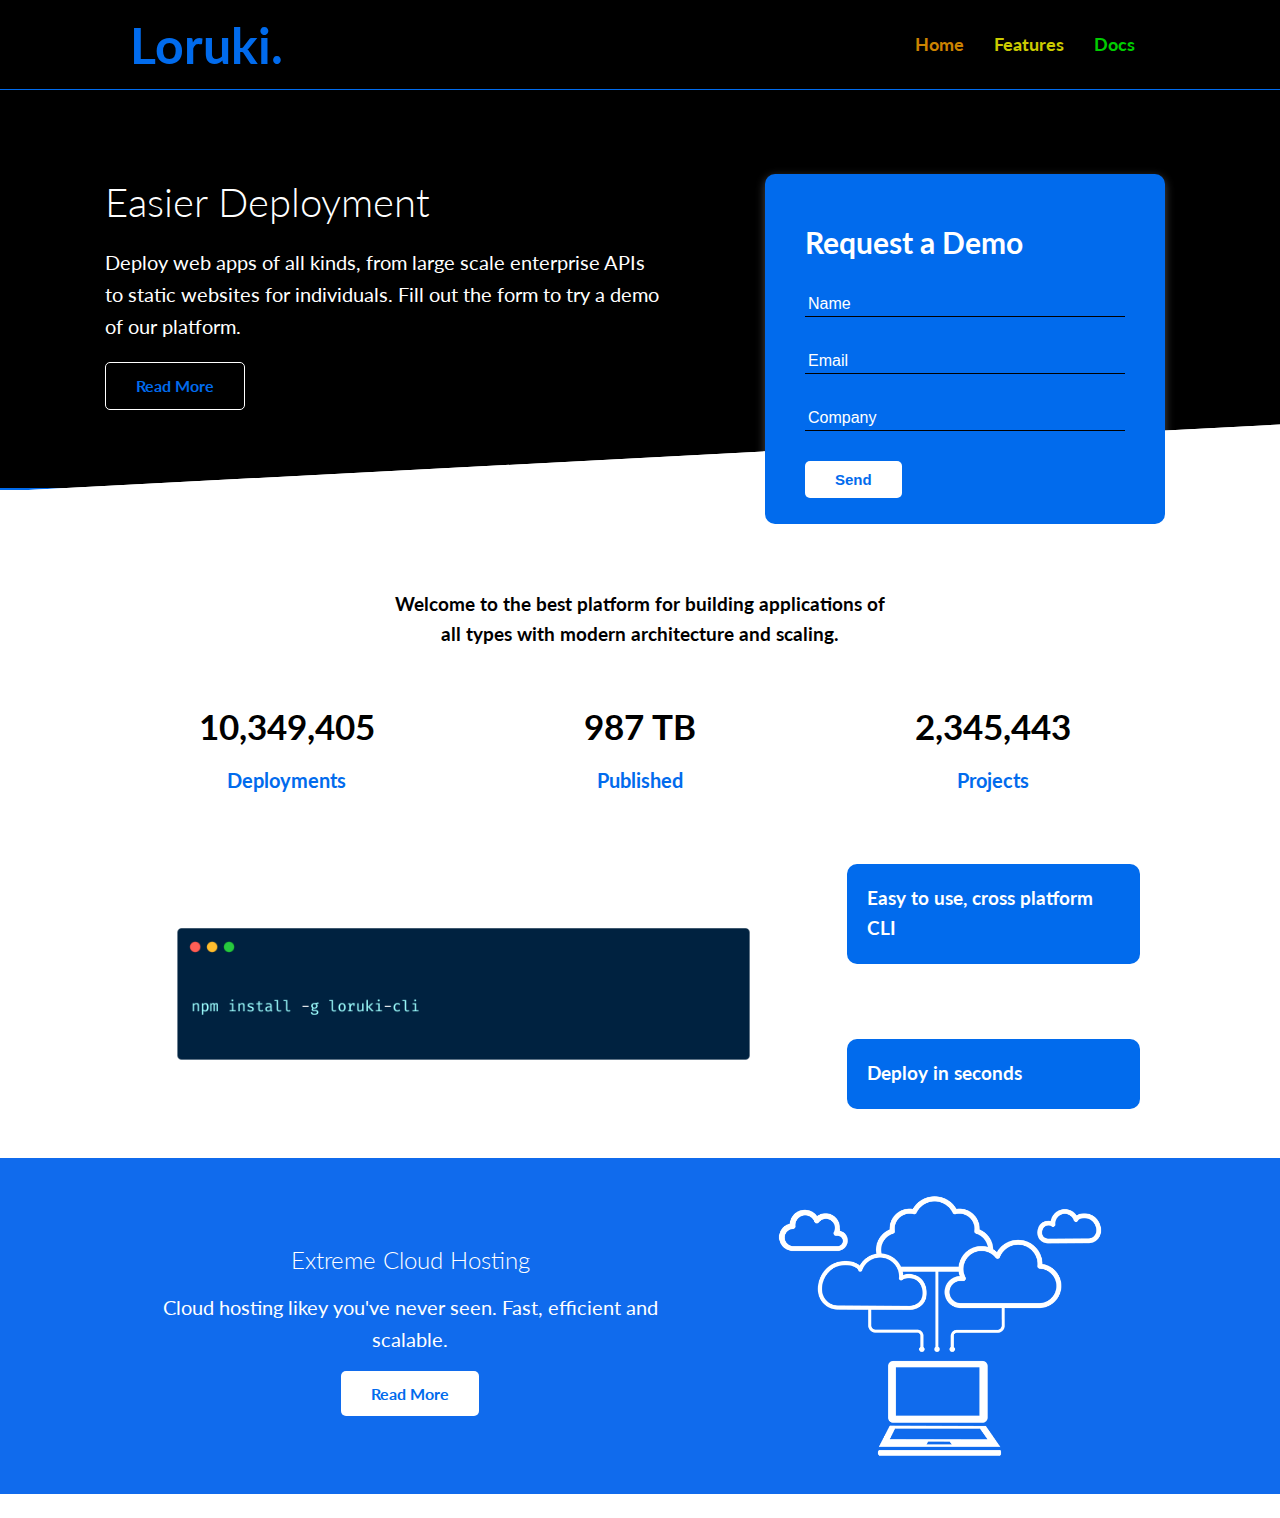
==== index.html @ 86a82dd9 "More things Created" ====
<!DOCTYPE html>
<html lang="en">
  <head>
    <meta charset="UTF-8" />
    <meta name="viewport" content="width=device-width, initial-scale=1.0" />
    <link rel="stylesheet" href="css/utilities.css">
    <link rel="stylesheet" href="css/style.css" />
    <link
      rel="stylesheet"
      href="https://cdnjs.cloudflare.com/ajax/libs/font-awesome/5.15.1/css/all.min.css"
      integrity="sha512-+4zCK9k+qNFUR5X+cKL9EIR+ZOhtIloNl9GIKS57V1MyNsYpYcUrUeQc9vNfzsWfV28IaLL3i96P9sdNyeRssA=="
      crossorigin="anonymous"
    />
    <title>Loruki | Cloud Hosting For Everyone</title>
  </head>
  <body>
    <!-- Navbar -->
      <div class="navbar">
          <div class="container flex">
              <h1 class="logo">Loruki.</h1>
              <ul>
                  <li><a href="index.html" style="color: orange;">Home</a></a></li>
                  <li><a href="features.html" style="color: yellow;">Features</a></li>
                  <li><a href="docs.html" style="color: lime;">Docs</a></li>
              </ul>
          </div>
      </div>
      <!-- Showcase -->
      <section class="showcase">
        <div class="container grid">
          <div class="showcase-text">
            <h1>Easier Deployment</h1>
            <p>Deploy web apps of all kinds, from large scale enterprise APIs to static websites for individuals. Fill out the form to try a demo of our platform.</p>
            <a href="features.html" class="btn btn-outline">Read More</a>
          </div>
          <div class="showcase-form card">
            <h2>Request a Demo</h2>
            <form>
              <div class="form-control">
                <input type="text" name="name" placeholder="Name" required>
              </div>
              <div class="form-control">
                <input type="email" name="email" placeholder="Email" required>
              </div>
              <div class="form-control">
                <input type="text" name="company" placeholder="Company" required>
              </div>
              <input type="submit" value="Send" class="btn">
            </form>
          </div>
        </div>
      </section>

      <!-- Stats -->
      <section class="stats">
        <div class="container">
          <h3 class="stats-heading text-center my-1">
            Welcome to the best platform for building applications of all types with modern architecture and scaling.
          </h3>

          <div class="grid grid-3 text-center my-4">
            <div>
              <i class="fas fa-server fa-3x"></i>
              <h3>10,349,405</h3>
              <p class="text-secondary">Deployments</p>
            </div>
            <div>
              <i class="fas fa-upload fa-3x"></i>
              <h3>987 TB</h3>
              <p class="text-secondary">Published</p>
            </div>
            <div>
              <i class="fas fa-project-diagram fa-3x"></i>
              <h3>2,345,443</h3>
              <p class="text-secondary">Projects</p>
            </div>
          </div>
        </div>
      </section>

      <!-- Cli -->
      <section class="cli">
        <div class="container grid">
          <img src="images/cli.png" alt="">
          <div class="card">
            <h3>Easy to use, cross platform CLI</h3>
          </div>
          <div class="card">
            <h3>Deploy in seconds</h3>
          </div>
        </div>
      </section>

      <!-- Cloud -->
      <section class="cloud my-2 py-2 bg-primary">
        <div class="container grid">
          <div class="text-center">
            <h2 class="lg">Extreme Cloud Hosting</h2>
            <p class="lead my-1">Cloud hosting likey you've never seen. Fast, efficient and scalable.</p>
            <a href="features.html" class="btn btn-dark">Read More</a>
          </div>
          <img src="images/cloud.png" alt="">
        </div>
      </section>
  </body>
</html>
---- css/utilities.css ----
.container {
  max-width: 1100px;
  margin: 0 auto;
  overflow: auto;
  padding: 0 40px;
}

.card {
  background-color: #016bed;
  border-radius: 10px;
  box-shadow: 0 3px 10px rgba(255, 255, 255, 0.3);
  padding: 20px;
  margin: 10px;
}

.card h2 {
  font-weight: bold;
  font-size: 30px;
}

.btn {
  display: inline-block;
  padding: 10px 30px;
  cursor: pointer;
  background-color: #fff;
  border: none;
  border-radius: 5px;
  color: #016bed;
  font-weight: bold;
}

.btn:hover {
  transform: scale(0.98);
}

.btn-outline {
  background-color: transparent;
  border: 1px solid white;
}

.bg-primary, .btn-primary {
    background-color: #106bed;
    color: white;
}

::placeholder {
  color: white;
  opacity: 1;
}

.text-center {
  text-align: center;
}

.flex {
  display: flex;
  justify-content: center;
  align-items: center;
  height: 100%;
}

.grid {
  display: grid;
  grid-template-columns: repeat(2, 1fr);
  gap: 40px;
  justify-content: center;
  align-items: center;
  height: 100%;
}

.grid-3 {
  grid-template-columns: repeat(3, 1fr);
}

/* Margin */
.my-1 {
  margin: 1rem 0;
}

.my-2 {
  margin: 1.5rem 0;
}

.my-3 {
  margin: 2rem 0;
}

.my-4 {
  margin: 3rem 0;
}

.my-5 {
  margin: 4rem 0;
}

.m-1 {
  margin: 1rem;
}

.m-2 {
  margin: 1.5rem;
}

.m-3 {
  margin: 2rem;
}

.m-4 {
  margin: 3rem;
}

.m-5 {
  margin: 4rem;
}

/* Padding */
.py-1 {
 padding: 1rem 0;
}

.py-2 {
 padding: 1.5rem 0;
}

.py-3 {
 padding: 2rem 0;
}

.py-4 {
 padding: 3rem 0;
}

.py-5 {
 padding: 4rem 0;
}

.p-1 {
 padding: 1rem;
}

.p-2 {
 padding: 1.5rem;
}

.p-3 {
 padding: 2rem;
}

.p-4 {
 padding: 3rem;
}

.p-5 {
 padding: 4rem;
}
---- css/style.css ----
@import url("https://fonts.googleapis.com/css2?family=Lato:wght@300&display=swap");

:root {
  --primary-color: black;
}

/* Base */
* {
  box-sizing: border-box;
  padding: 0;
  margin: 0;
}

body {
  font-family: "Lato", sans-serif;
  /* background-color: var(--primary-color); */
  background-color: white;
  /* color: white; */
  line-height: 1.6;
}

ul {
  list-style: none;
}

a {
  font-weight: bold;
  text-decoration: none;
  color: #016bed;
}

h1,
h2 {
  font-weight: 300;
  line-height: 1.2;
  margin: 10px 0;
}

p {
  font-size: 20px;
  margin: 10px 0;
}

img {
  width: 100%;
}

/* Nav bar */
.navbar {
  background-color: rgb(63, 63, 63);
  background-color: var(--primary-color);
  color: white;
  height: 90px;
  border-bottom: 1px solid #016bed;
  /* border-top: 4px solid red; */
  /* border-left: 4px solid red; */
  /* border-bottom: 1px solid white;*/
  /* border-right: 4px solid red;  */
}

.navbar .flex {
  justify-content: space-between;
}

.navbar ul {
  display: flex;
}

.navbar a {
  opacity: 0.8;
  font-weight: bold;
  font-size: 18px;
  color: white;
  padding: 10px;
  margin: 0 5px;
  /* outline: auto; */
}

.navbar a:hover {
  opacity: 1;
  border-bottom: 2px white solid;
}

.logo {
  font-weight: bold;
  font-size: 50px;
  color: #016bed;
}

.logo:hover {
  cursor: pointer;
}

/* Showcase */
.showcase {
  height: 400px;
  background-color: var(--primary-color);
  color: white;
  position: relative;
  border-bottom: 2px solid #016bed;
}

.showcase h1 {
  font-size: 40px;
}

.showcase p {
  margin: 20px 0;
}

.showcase .grid {
  grid-template-columns: 55% 45%;
  gap: 50px;
  overflow: visible;
}

.showcase-form {
  position: relative;
  top: 60px;
  height: 350px;
  width: 400px;
  padding: 40px;
  z-index: 100;
  justify-self: flex-end;
}

.showcase-form .form-control {
  background-color: #016bed;
  margin: 30px 0;
}

.showcase-form input[type="text"],
.showcase-form input[type="email"] {
  color: white;
  background-color: #016bed;
  border: 0;
  border-bottom: 1px solid black;
  width: 100%;
  padding: 3px;
  font-size: 16px;
}

.showcase-form input[type="submit"] {
  font-size: 15px;
}

.showcase-form input:focus {
  outline: none;
}

.showcase::before,
.showcase::after {
  content: "";
  background-color: white;
  position: absolute;
  height: 100px;
  bottom: -70px;
  right: 0;
  left: 0;
  transform: skewY(-3deg);
  -webkit-transform: skewY(-3deg);
  -moz-transform: skewY(-3deg);
  -ms-transform: skewY(-3deg);
}

/* Stats */
.stats {
  padding-top: 100px;
}

.stats-heading {
  max-width: 500px;
  margin: auto;
}

.stats .grid h3 {
  font-size: 35px;
}

.stats .grid p {
  font-size: 20px;
  font-weight: bold;
  color: #016bed;
}

/* Cli */
.cli .grid {
  grid-template-columns: repeat(3, 1fr);
  grid-template-rows: repeat(2, 1fr);
}

.cli .grid > *:first-child {
  grid-column: 1 / span 2;
  grid-row: 1 / span 2;
}

.cli h3 {
  color: white;
}

/* Cloud */
.cloud .grid {
  grid-template-columns: 4fr 3fr;
}
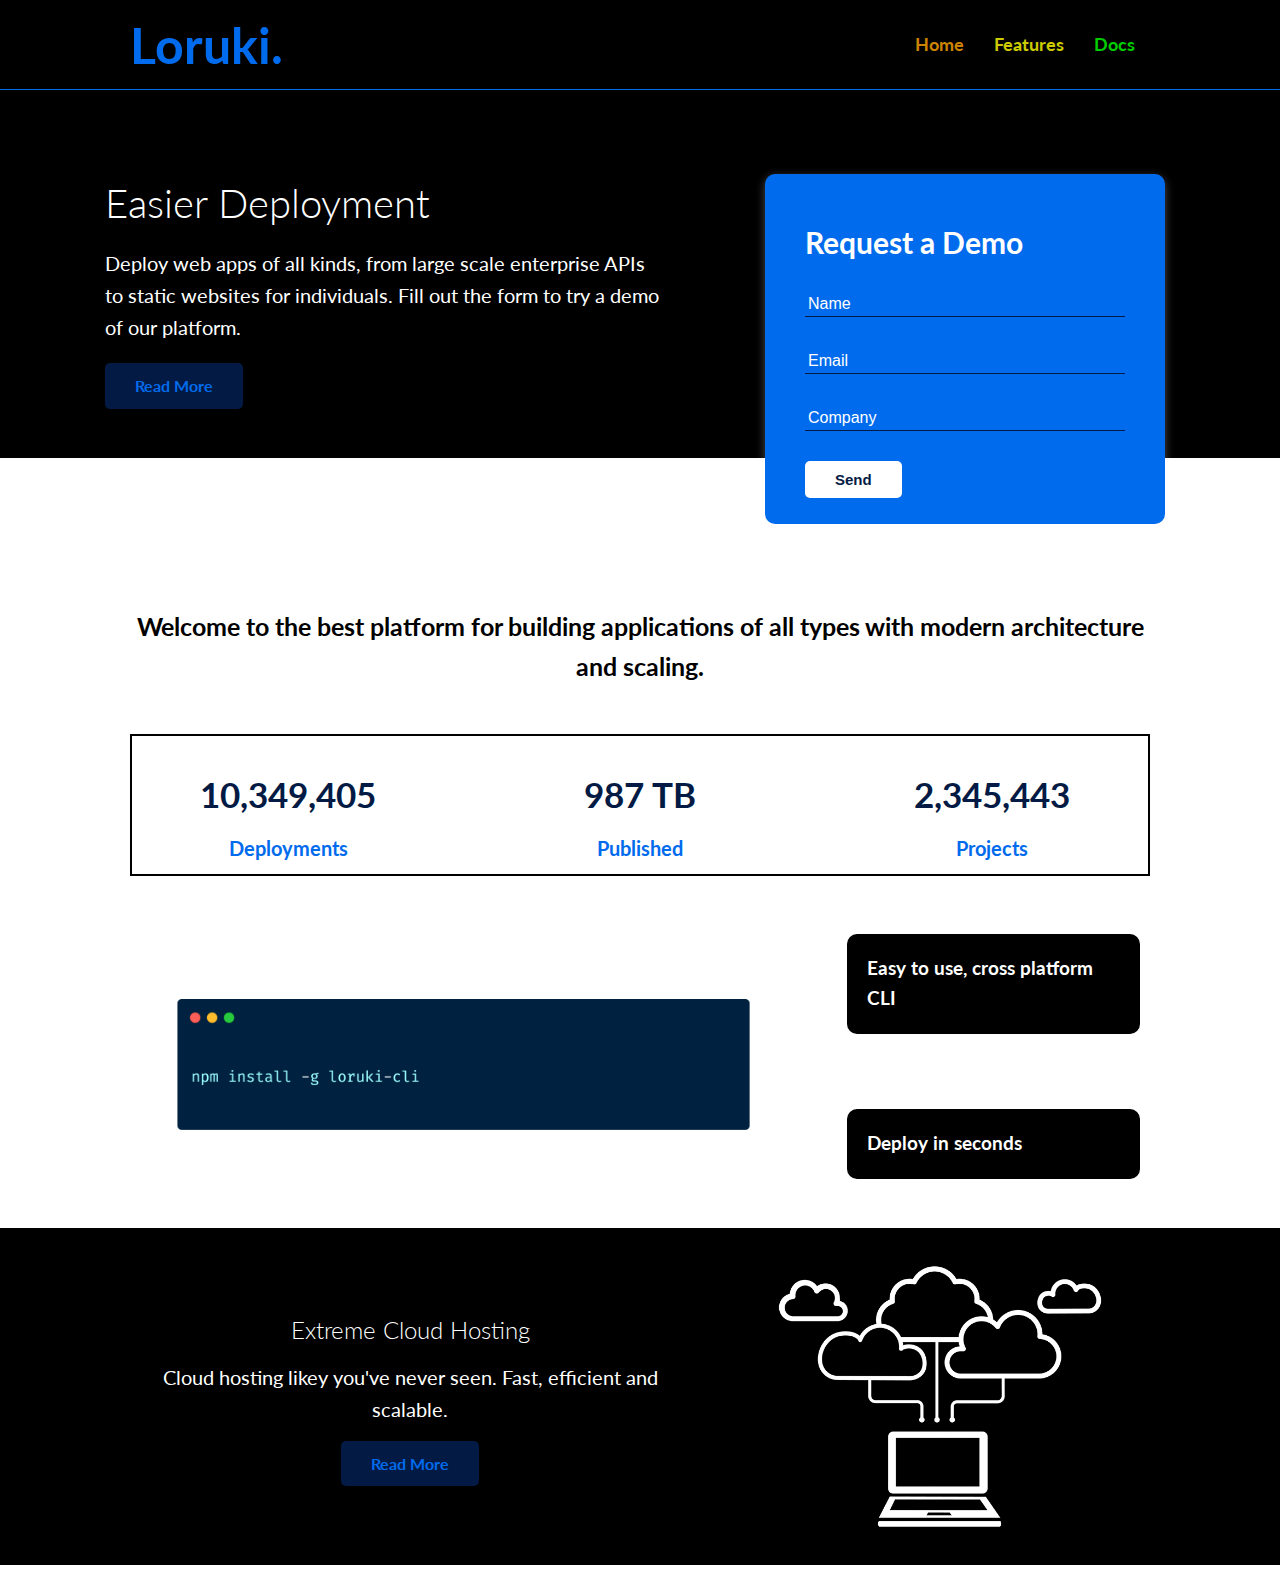
==== commit 5afe6b06: "Edit Colors" ====
--- a/index.html
+++ b/index.html
@@ -31,7 +31,7 @@
           <div class="showcase-text">
             <h1>Easier Deployment</h1>
             <p>Deploy web apps of all kinds, from large scale enterprise APIs to static websites for individuals. Fill out the form to try a demo of our platform.</p>
-            <a href="features.html" class="btn btn-outline">Read More</a>
+            <a href="features.html" class="btn btn-dark">Read More</a>
           </div>
           <div class="showcase-form card">
             <h2>Request a Demo</h2>
@@ -45,7 +45,7 @@
               <div class="form-control">
                 <input type="text" name="company" placeholder="Company" required>
               </div>
-              <input type="submit" value="Send" class="btn">
+              <input type="submit" value="Send" class="btn btn-light">
             </form>
           </div>
         </div>
@@ -82,10 +82,10 @@
       <section class="cli">
         <div class="container grid">
           <img src="images/cli.png" alt="">
-          <div class="card">
+          <div class="card bg-primary">
             <h3>Easy to use, cross platform CLI</h3>
           </div>
-          <div class="card">
+          <div class="card bg-primary">
             <h3>Deploy in seconds</h3>
           </div>
         </div>
--- a/css/utilities.css
+++ b/css/utilities.css
@@ -6,7 +6,7 @@
 }
 
 .card {
-  background-color: #016bed;
+  background-color: var(--secondary-color);
   border-radius: 10px;
   box-shadow: 0 3px 10px rgba(255, 255, 255, 0.3);
   padding: 20px;
@@ -22,10 +22,10 @@
   display: inline-block;
   padding: 10px 30px;
   cursor: pointer;
-  background-color: #fff;
+  background-color: var(--light-color);
   border: none;
   border-radius: 5px;
-  color: #016bed;
+  color: var(--secondary-color);
   font-weight: bold;
 }
 
@@ -35,16 +35,35 @@
 
 .btn-outline {
   background-color: transparent;
-  border: 1px solid white;
+  border: 1px solid var(--light-color);
 }
 
-.bg-primary, .btn-primary {
-    background-color: #106bed;
-    color: white;
+.bg-primary,
+.btn-primary {
+  background-color: var(--primary-color);
+  color: var(--light-color);
+}
+
+.bg-secondary,
+.btn-secondary {
+  background-color: var(--secondary-color);
+  color: var(--light-color);
+}
+
+.bg-dark,
+.btn-dark {
+  background-color: var(--dark-color);
+  color: var(--secondary-color);
+}
+
+.bg-light,
+.btn-light {
+  background-color: var(--light-color);
+  color: var(--dark-color);
 }
 
 ::placeholder {
-  color: white;
+  color: var(--light-color);
   opacity: 1;
 }
 
@@ -115,41 +134,41 @@
 
 /* Padding */
 .py-1 {
- padding: 1rem 0;
+  padding: 1rem 0;
 }
 
 .py-2 {
- padding: 1.5rem 0;
+  padding: 1.5rem 0;
 }
 
 .py-3 {
- padding: 2rem 0;
+  padding: 2rem 0;
 }
 
 .py-4 {
- padding: 3rem 0;
+  padding: 3rem 0;
 }
 
 .py-5 {
- padding: 4rem 0;
+  padding: 4rem 0;
 }
 
 .p-1 {
- padding: 1rem;
+  padding: 1rem;
 }
 
 .p-2 {
- padding: 1.5rem;
+  padding: 1.5rem;
 }
 
 .p-3 {
- padding: 2rem;
+  padding: 2rem;
 }
 
 .p-4 {
- padding: 3rem;
+  padding: 3rem;
 }
 
 .p-5 {
- padding: 4rem;
+  padding: 4rem;
 }
--- a/css/style.css
+++ b/css/style.css
@@ -2,6 +2,9 @@
 
 :root {
   --primary-color: black;
+  --secondary-color: #016bed;
+  --dark-color: #031b44;
+  --light-color: #ffffff;
 }
 
 /* Base */
@@ -14,7 +17,7 @@
 body {
   font-family: "Lato", sans-serif;
   /* background-color: var(--primary-color); */
-  background-color: white;
+  background-color: var(--light-color);
   /* color: white; */
   line-height: 1.6;
 }
@@ -26,7 +29,7 @@
 a {
   font-weight: bold;
   text-decoration: none;
-  color: #016bed;
+  color: var(--secondary-color);
 }
 
 h1,
@@ -49,9 +52,9 @@
 .navbar {
   background-color: rgb(63, 63, 63);
   background-color: var(--primary-color);
-  color: white;
+  color: var(--light-color);
   height: 90px;
-  border-bottom: 1px solid #016bed;
+  border-bottom: 1px solid var(--secondary-color);
   /* border-top: 4px solid red; */
   /* border-left: 4px solid red; */
   /* border-bottom: 1px solid white;*/
@@ -70,7 +73,7 @@
   opacity: 0.8;
   font-weight: bold;
   font-size: 18px;
-  color: white;
+  color: var(--light-color);
   padding: 10px;
   margin: 0 5px;
   /* outline: auto; */
@@ -78,13 +81,13 @@
 
 .navbar a:hover {
   opacity: 1;
-  border-bottom: 2px white solid;
+  border-bottom: 2px var(--light-color) solid;
 }
 
 .logo {
   font-weight: bold;
   font-size: 50px;
-  color: #016bed;
+  color: var(--secondary-color);
 }
 
 .logo:hover {
@@ -95,9 +98,9 @@
 .showcase {
   height: 400px;
   background-color: var(--primary-color);
-  color: white;
+  color: var(--light-color);
   position: relative;
-  border-bottom: 2px solid #016bed;
+  border-bottom: 2px solid var(--secondary-color);
 }
 
 .showcase h1 {
@@ -125,16 +128,16 @@
 }
 
 .showcase-form .form-control {
-  background-color: #016bed;
+  background-color: var(--secondary-color);
   margin: 30px 0;
 }
 
 .showcase-form input[type="text"],
 .showcase-form input[type="email"] {
-  color: white;
-  background-color: #016bed;
+  color: var(--light-color);
+  background-color: var(--secondary-color);
   border: 0;
-  border-bottom: 1px solid black;
+  border-bottom: 1px solid var(--dark-color);
   width: 100%;
   padding: 3px;
   font-size: 16px;
@@ -151,16 +154,16 @@
 .showcase::before,
 .showcase::after {
   content: "";
-  background-color: white;
+  background-color: var(--light-color);
   position: absolute;
   height: 100px;
   bottom: -70px;
   right: 0;
   left: 0;
-  transform: skewY(-3deg);
-  -webkit-transform: skewY(-3deg);
-  -moz-transform: skewY(-3deg);
-  -ms-transform: skewY(-3deg);
+  transform: skewY(-odeg);
+  -webkit-transform: skewY(-0deg);
+  -moz-transform: skewY(-0deg);
+  -ms-transform: skewY(-0deg);
 }
 
 /* Stats */
@@ -169,20 +172,24 @@
 }
 
 .stats-heading {
-  max-width: 500px;
-  margin: auto;
+  font-size: 25px;
 }
 
 .stats .grid h3 {
+  color: var(--dark-color);
   font-size: 35px;
 }
 
 .stats .grid p {
   font-size: 20px;
   font-weight: bold;
-  color: #016bed;
-}
-
+  color: var(--secondary-color);
+}
+
+.stats .grid {
+  border: 2px solid var(--primary-color);
+  padding-top: 30px;
+}
 /* Cli */
 .cli .grid {
   grid-template-columns: repeat(3, 1fr);
@@ -195,7 +202,7 @@
 }
 
 .cli h3 {
-  color: white;
+  color: var(--light-color);
 }
 
 /* Cloud */
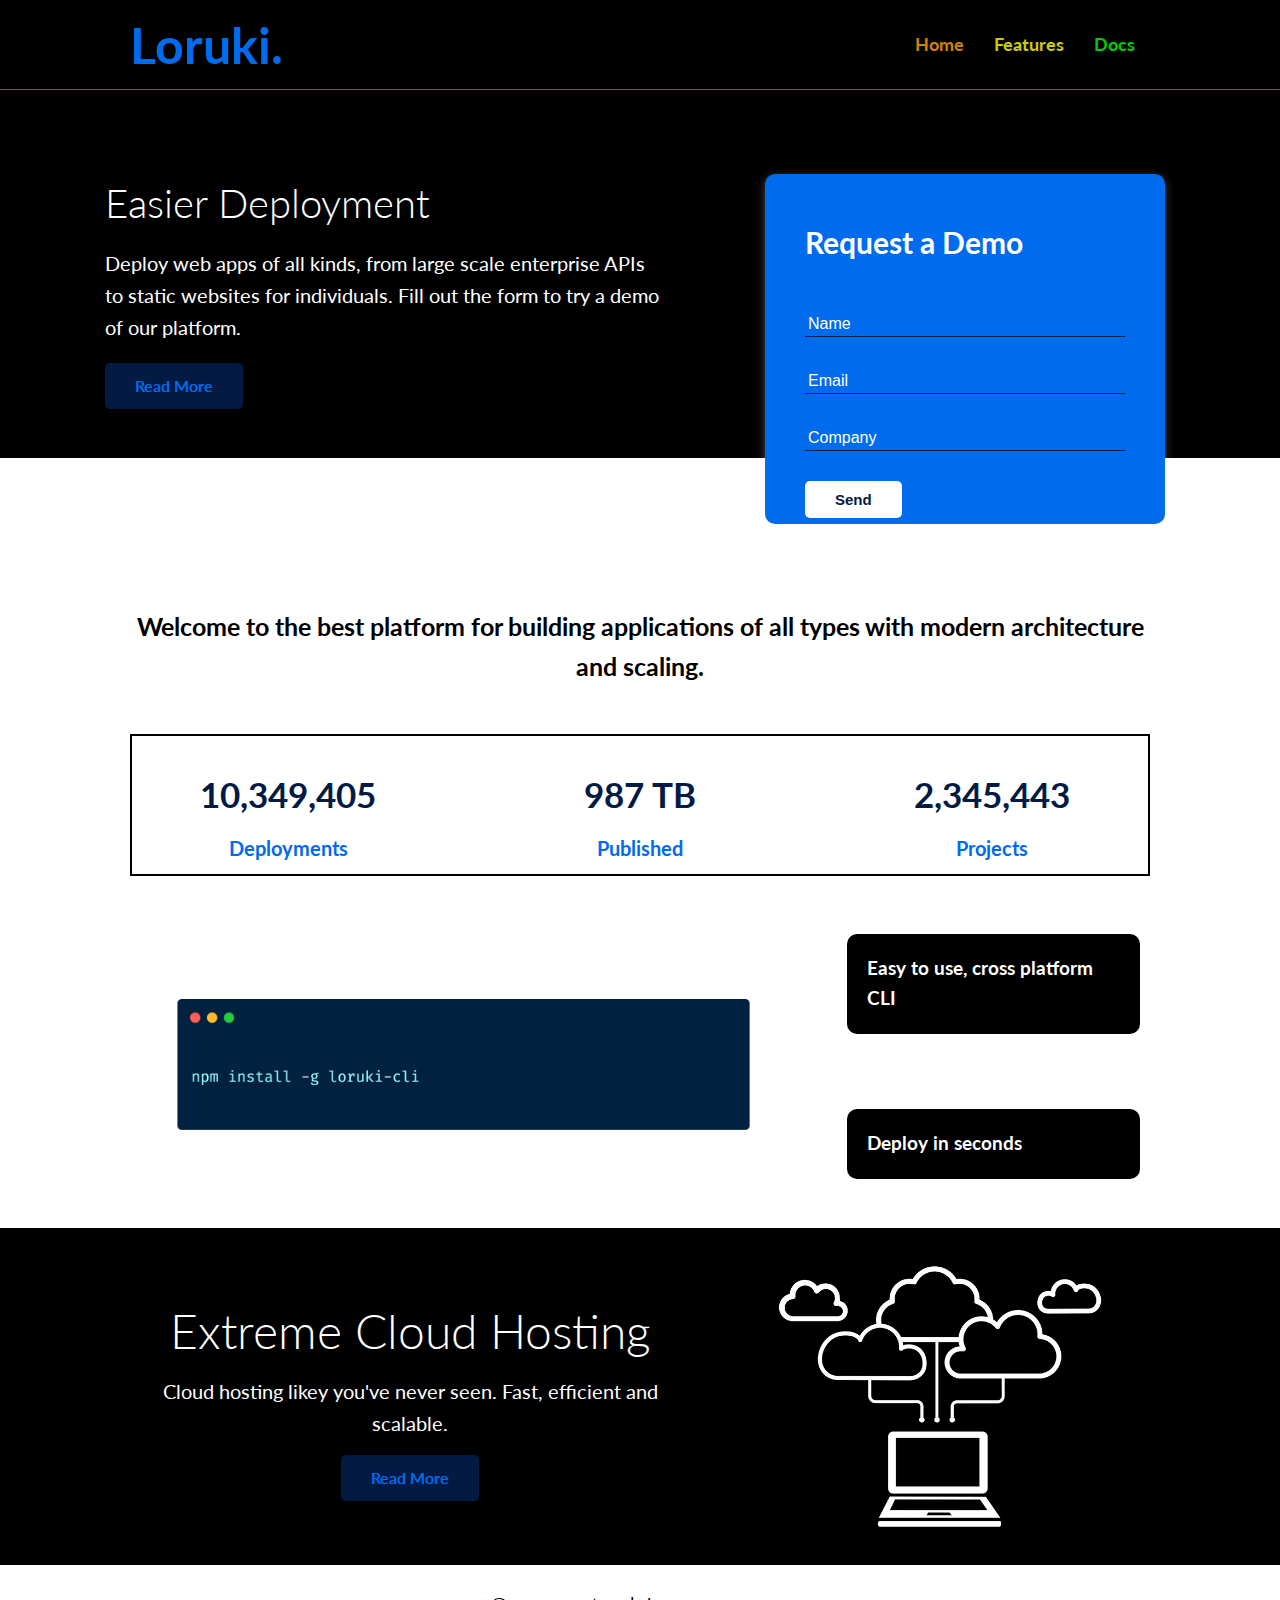
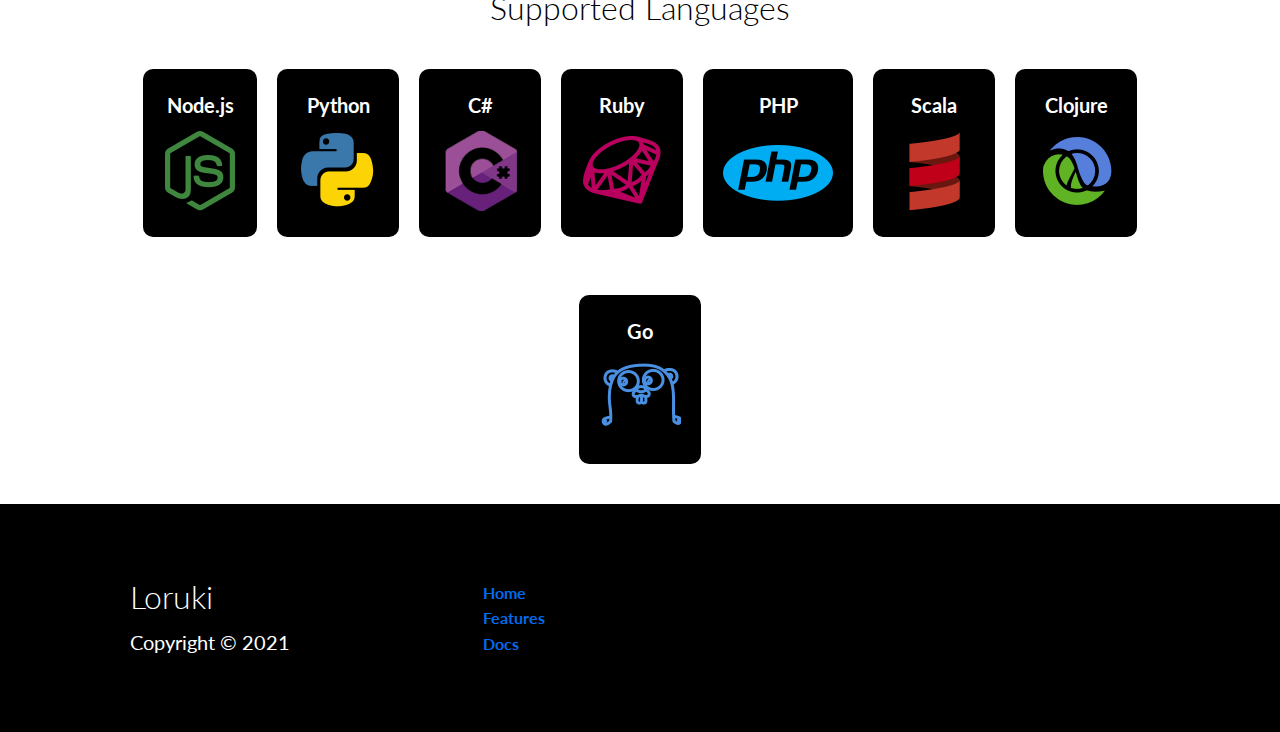
==== commit ebb61d5c: "Ready to deploy" ====
--- a/index.html
+++ b/index.html
@@ -35,7 +35,11 @@
           </div>
           <div class="showcase-form card">
             <h2>Request a Demo</h2>
-            <form>
+            <form  name="contact" method="POST" data-netlify="true" netlify-honeypot="bot-field">
+              <input type="hidden" name="form-name" value="contact">
+              <p class="hidden">
+                <label>Don’t fill this out if you’re human: <input name="bot-field" /></label>
+              </p>
               <div class="form-control">
                 <input type="text" name="name" placeholder="Name" required>
               </div>
@@ -102,5 +106,71 @@
           <img src="images/cloud.png" alt="">
         </div>
       </section>
+
+      <!-- Languages -->
+      <section class="languages">
+        <h2 class="md text-center my-2">
+          Supported Languages
+        </h2>
+        <div class="container flex">
+          <div class="bg-primary card">
+            <h4>Node.js</h4>
+            <img src="images/logos/node.png" alt="">
+          </div>
+          <div class="bg-primary card">
+            <h4>Python</h4>
+            <img src="images/logos/python.png" alt="">
+          </div>
+          <div class="bg-primary card">
+            <h4>C#</h4>
+            <img src="images/logos/csharp.png" alt="">
+          </div>
+          <div class="bg-primary card">
+            <h4>Ruby</h4>
+            <img src="images/logos/ruby.png" alt="">
+          </div>
+          <div class="bg-primary card">
+            <h4>PHP</h4>
+            <img src="images/logos/php.png" alt="">
+          </div>
+          <div class="bg-primary card">
+            <h4>Scala</h4>
+            <img src="images/logos/scala.png" alt="">
+          </div>
+          <div class="bg-primary card">
+            <h4>Clojure</h4>
+            <img src="images/logos/clojure.png" alt="">
+          </div>
+          <div class="bg-primary card">
+            <h4>Go</h4>
+            <img src="images/logos/go.png" alt="">
+          </div>
+        </div>
+      </section>
+
+      <!-- Footer -->
+      <footer class="footer bg-primary py-5">
+        <div class="container grid grid-3">
+          <div>
+            <h1>
+              Loruki
+            </h1>
+            <p>Copyright &copy; 2021</p>
+          </div>
+          <nav>
+            <ul>
+              <li><a href="index.html">Home</a></li>
+              <li><a href="features.html">Features</a></li>
+              <li><a href="docs.html">Docs</a></li>
+            </ul>
+          </nav>
+          <div class="social">
+            <a href="#"><i class="fab fa-github fa-2x"></i></a>
+            <a href="#"><i class="fab fa-facebook fa-2x"></i></a>
+            <a href="#"><i class="fab fa-instagram fa-2x"></i></a>
+            <a href="#"><i class="fab fa-twitter fa-2x"></i></a>
+          </div>
+        </div>
+      </footer>
   </body>
 </html>
--- a/css/utilities.css
+++ b/css/utilities.css
@@ -62,6 +62,44 @@
   color: var(--dark-color);
 }
 
+/* Text Colors */
+.text-primary {
+  color: var(--light-color);
+}
+
+.text-secondary {
+  color: var(--light-color);
+}
+
+.text-dark {
+  color: var(--secondary-color);
+}
+
+.text-light {
+  color: var(--dark-color);
+}
+
+/* Text Sizes */
+.lead {
+  font-size: 20px;
+}
+
+.sm {
+  font-size: 1rem;
+}
+
+.md {
+  font-size: 2rem;
+}
+
+.lg {
+  font-size: 3rem;
+}
+
+.xl {
+  font-size: 4rem;
+}
+
 ::placeholder {
   color: var(--light-color);
   opacity: 1;
@@ -69,6 +107,28 @@
 
 .text-center {
   text-align: center;
+}
+
+/* Alert */
+.alert {
+  background-color: var(--light-color);
+  padding: 10px 20px;
+  font-weight: bold;
+  margin: 15px 0;
+}
+
+.alert i {
+  margin-right: 10px;
+}
+
+.alert-success {
+  background-color: var(--success-color);
+  color: var(--light-color);
+}
+
+.alert-error {
+  background-color: var(--error-color);
+  color: var(--light-color);
 }
 
 .flex {
--- a/css/style.css
+++ b/css/style.css
@@ -5,6 +5,8 @@
   --secondary-color: #016bed;
   --dark-color: #031b44;
   --light-color: #ffffff;
+  --success-color: #5cb85c;
+  --error-color: #d9534f;
 }
 
 /* Base */
@@ -48,6 +50,18 @@
   width: 100%;
 }
 
+code,
+pre {
+  background: var(--primary-color);
+  color: var(--light-color);
+  padding: 10px;
+}
+
+.hidden {
+  visibility: hidden;
+  height: 0;
+}
+
 /* Nav bar */
 .navbar {
   background-color: rgb(63, 63, 63);
@@ -115,6 +129,10 @@
   grid-template-columns: 55% 45%;
   gap: 50px;
   overflow: visible;
+}
+
+.showcase-text {
+  animation: slideInFromLeft 1s ease-in;
 }
 
 .showcase-form {
@@ -125,6 +143,7 @@
   padding: 40px;
   z-index: 100;
   justify-self: flex-end;
+  animation: slideInFromRight 1s ease-in;
 }
 
 .showcase-form .form-control {
@@ -169,6 +188,7 @@
 /* Stats */
 .stats {
   padding-top: 100px;
+  animation: slideInFromBottom 1s ease-in;
 }
 
 .stats-heading {
@@ -190,6 +210,7 @@
   border: 2px solid var(--primary-color);
   padding-top: 30px;
 }
+
 /* Cli */
 .cli .grid {
   grid-template-columns: repeat(3, 1fr);
@@ -209,3 +230,181 @@
 .cloud .grid {
   grid-template-columns: 4fr 3fr;
 }
+
+/* Languages */
+.languages .flex {
+  flex-wrap: wrap;
+}
+
+.languages .card {
+  text-align: center;
+  margin: 18px 10px 40px;
+  transition: transform 0.2s ease-in;
+}
+
+.languages .card h4 {
+  font-size: 20px;
+  margin-bottom: 10px;
+}
+
+.languages .card:hover {
+  transform: translateY(-15px);
+}
+
+/* Features */
+.features-head img,
+.docs-head img {
+  width: 200px;
+  justify-self: flex-end;
+}
+
+.feautres-sub-head img {
+  width: 300px;
+  justify-self: flex-end;
+}
+
+.features-main .card > i {
+  margin-right: 20px;
+}
+
+.features-main .grid {
+  padding: 30px;
+}
+
+.features-main .grid > *:first-child {
+  grid-column: 1 / span 3;
+}
+
+.features-main .grid > *:nth-child(2) {
+  grid-column: 1 / span 2;
+}
+
+/* Docs */
+.docs-main h3 {
+  margin: 20px 0;
+}
+
+.docs-main .grid {
+  grid-template-columns: 1fr 2fr;
+  align-items: flex-start;
+}
+
+.docs-main nav li {
+  font-size: 17px;
+  padding-bottom: 5px;
+  margin-bottom: 5px;
+  border-bottom: 1px #ccc solid;
+}
+
+.docs-main a:hover {
+  font-weight: 500;
+}
+
+/* Footer */
+.footer .social a {
+  margin: 0 10px;
+}
+
+/* Animations */
+@keyframes slideInFromLeft {
+  0% {
+    transform: translateX(-100%);
+  }
+  100% {
+    transform: translateX(0);
+  }
+}
+
+@keyframes slideInFromRight {
+  0% {
+    transform: translateX(100%);
+  }
+  100% {
+    transform: translateX(0);
+  }
+}
+
+@keyframes slideInFromTop {
+  0% {
+    transform: translateY(-100%);
+  }
+  100% {
+    transform: translateX(0);
+  }
+}
+
+@keyframes slideInFromBottom {
+  0% {
+    transform: translateY(100%);
+  }
+  100% {
+    transform: translateX(0);
+  }
+}
+
+/* Tablets and under */
+@media (max-width: 768px) {
+  .grid,
+  .showcase .grid,
+  .stats .grid,
+  .cli .grid,
+  .cloud .grid,
+  .features-main .grid,
+  .docs-main .grid {
+    grid-template-columns: 1fr;
+    grid-template-rows: 1fr;
+  }
+
+  .showcase {
+    height: auto;
+  }
+
+  .showcase-text {
+    text-align: center;
+    margin-top: 40px;
+    animation: slideInFromTop 1s ease-in;
+  }
+
+  .showcase-form {
+    justify-self: center;
+    margin: auto;
+    animation: slideInFromBottom 1s ease-in;
+  }
+
+  .cli .grid > *:first-child {
+    grid-column: 1;
+    grid-row: 1;
+  }
+
+  .features-head,
+  .feautres-sub-head,
+  .docs-head {
+    text-align: center;
+  }
+
+  .features-head img,
+  .feautres-sub-head img,
+  .docs-head img {
+    justify-self: center;
+  }
+
+  .features-main .grid > *:first-child,
+  .features-main .grid > *:nth-child(2) {
+    grid-column: 1;
+  }
+}
+
+/* Mobile */
+@media (max-width: 500px) {
+  .navbar {
+    height: 110px;
+  }
+
+  .navbar .flex {
+    flex-direction: column;
+  }
+
+  .navbar ul {
+    padding: 3px;
+  }
+}
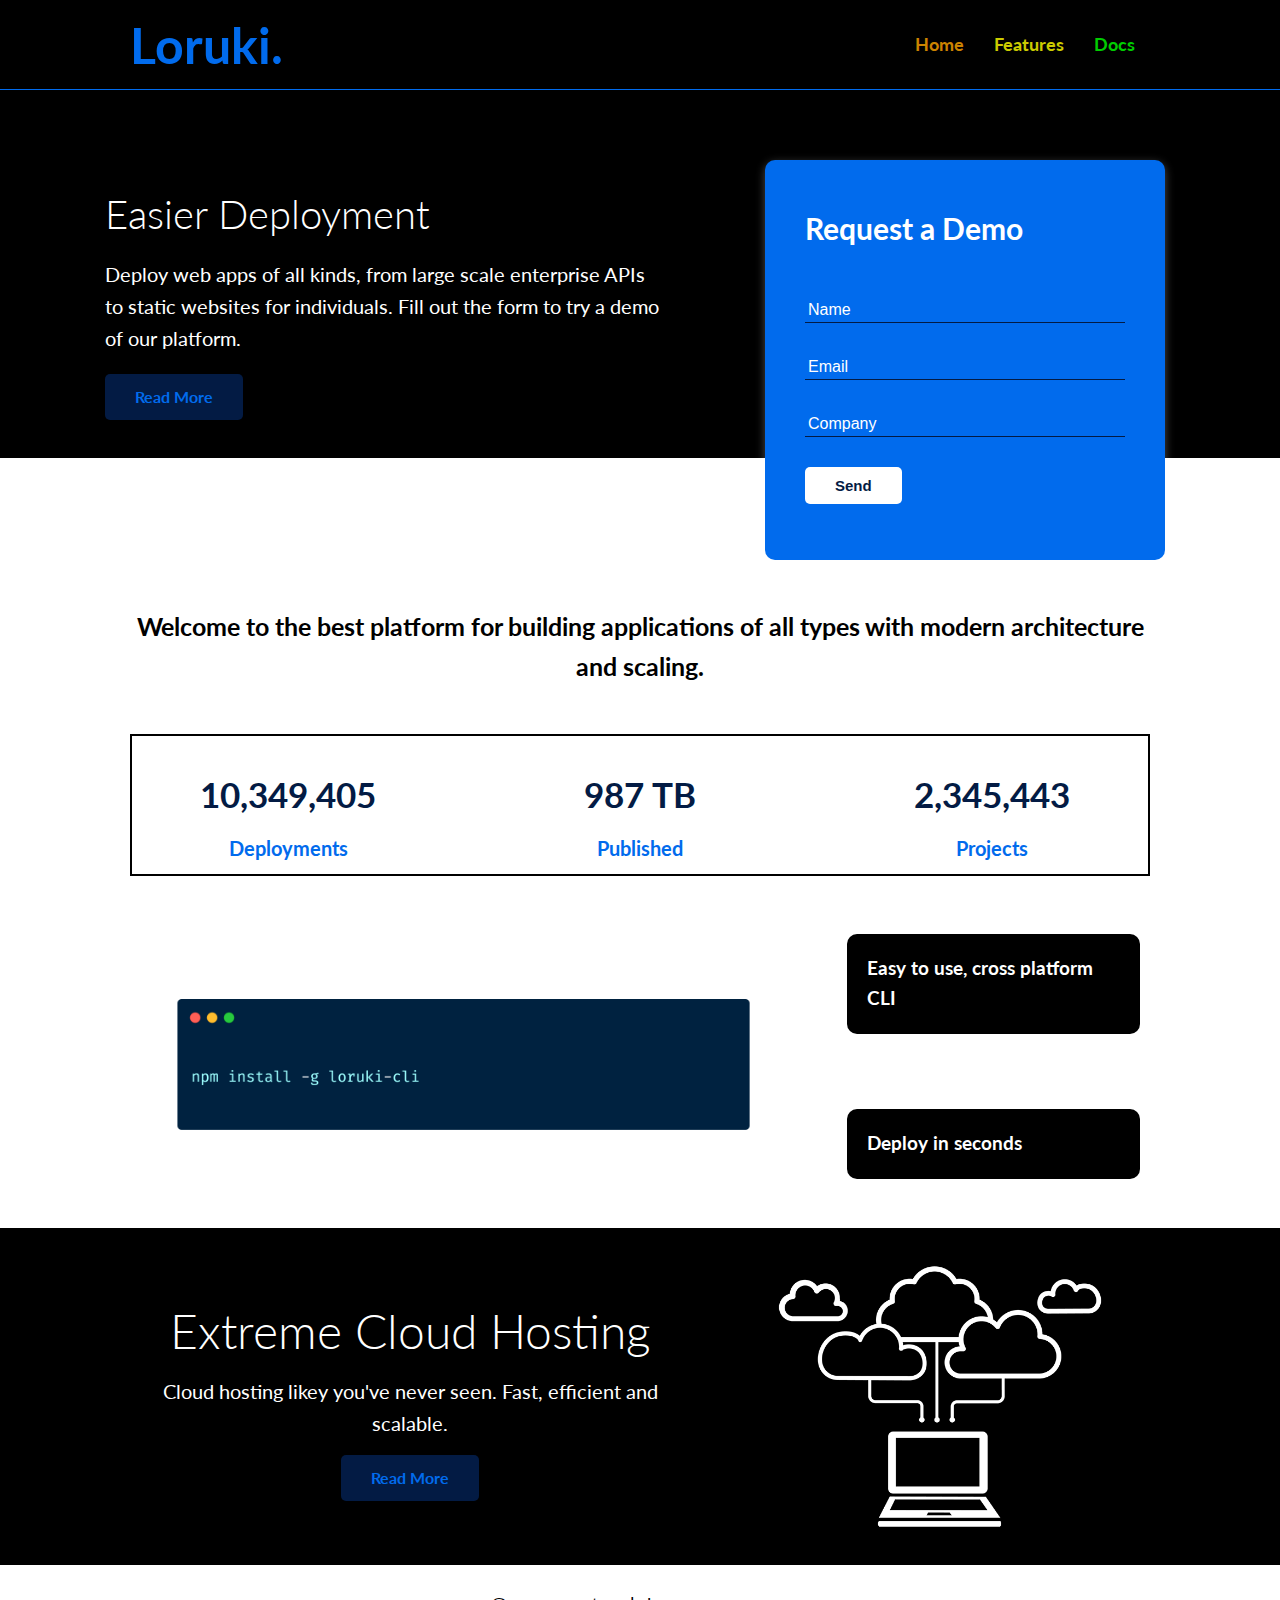
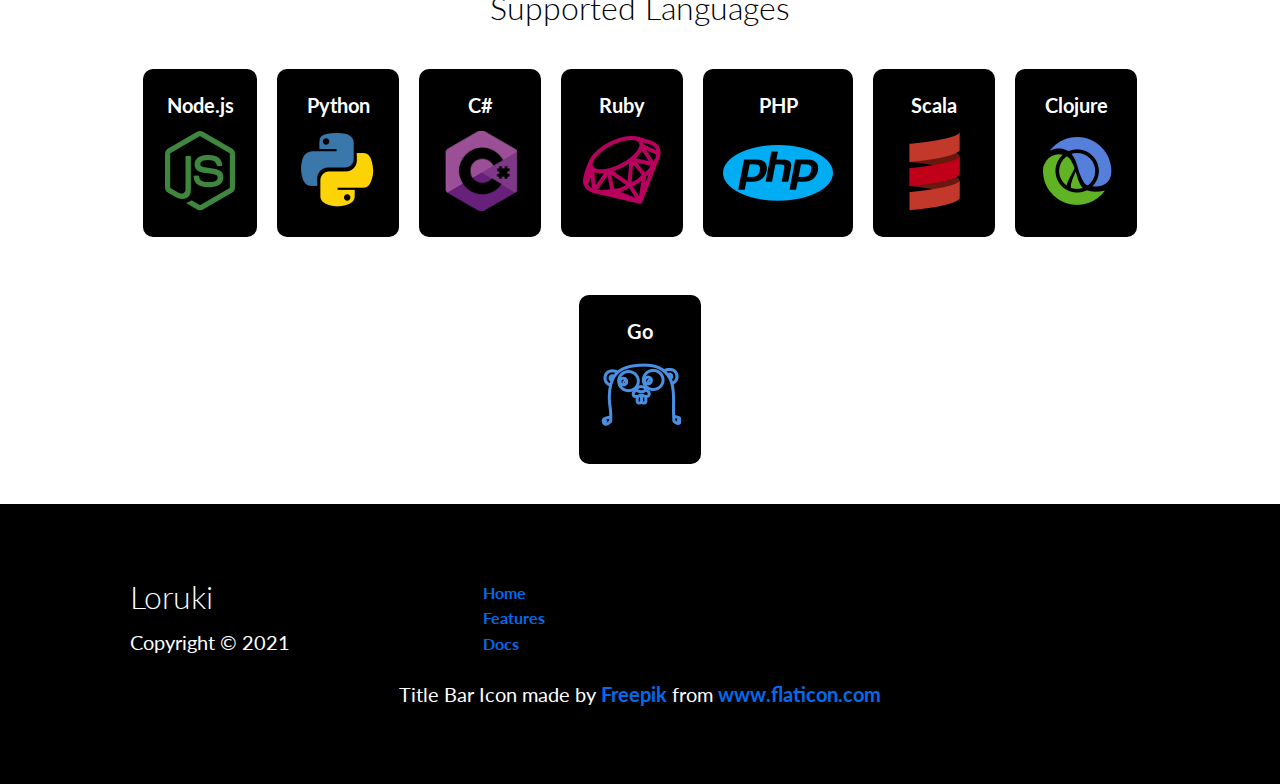
==== commit 0175bf47: "title bar icon added" ====
--- a/index.html
+++ b/index.html
@@ -5,6 +5,7 @@
     <meta name="viewport" content="width=device-width, initial-scale=1.0" />
     <link rel="stylesheet" href="css/utilities.css">
     <link rel="stylesheet" href="css/style.css" />
+    <link rel="icon" href="images/title.png" type="image/x-icon">
     <link
       rel="stylesheet"
       href="https://cdnjs.cloudflare.com/ajax/libs/font-awesome/5.15.1/css/all.min.css"
@@ -171,6 +172,7 @@
             <a href="#"><i class="fab fa-twitter fa-2x"></i></a>
           </div>
         </div>
+       <p class="text-center"> Title Bar Icon made by <a href="https://www.flaticon.com/authors/freepik" title="Freepik">Freepik</a> from <a href="https://www.flaticon.com/" title="Flaticon"> www.flaticon.com</a></p>
       </footer>
   </body>
 </html>
--- a/css/style.css
+++ b/css/style.css
@@ -117,6 +117,10 @@
   border-bottom: 2px solid var(--secondary-color);
 }
 
+.showcase .card {
+  height: 400px;
+}
+
 .showcase h1 {
   font-size: 40px;
 }
@@ -138,7 +142,6 @@
 .showcase-form {
   position: relative;
   top: 60px;
-  height: 350px;
   width: 400px;
   padding: 40px;
   z-index: 100;
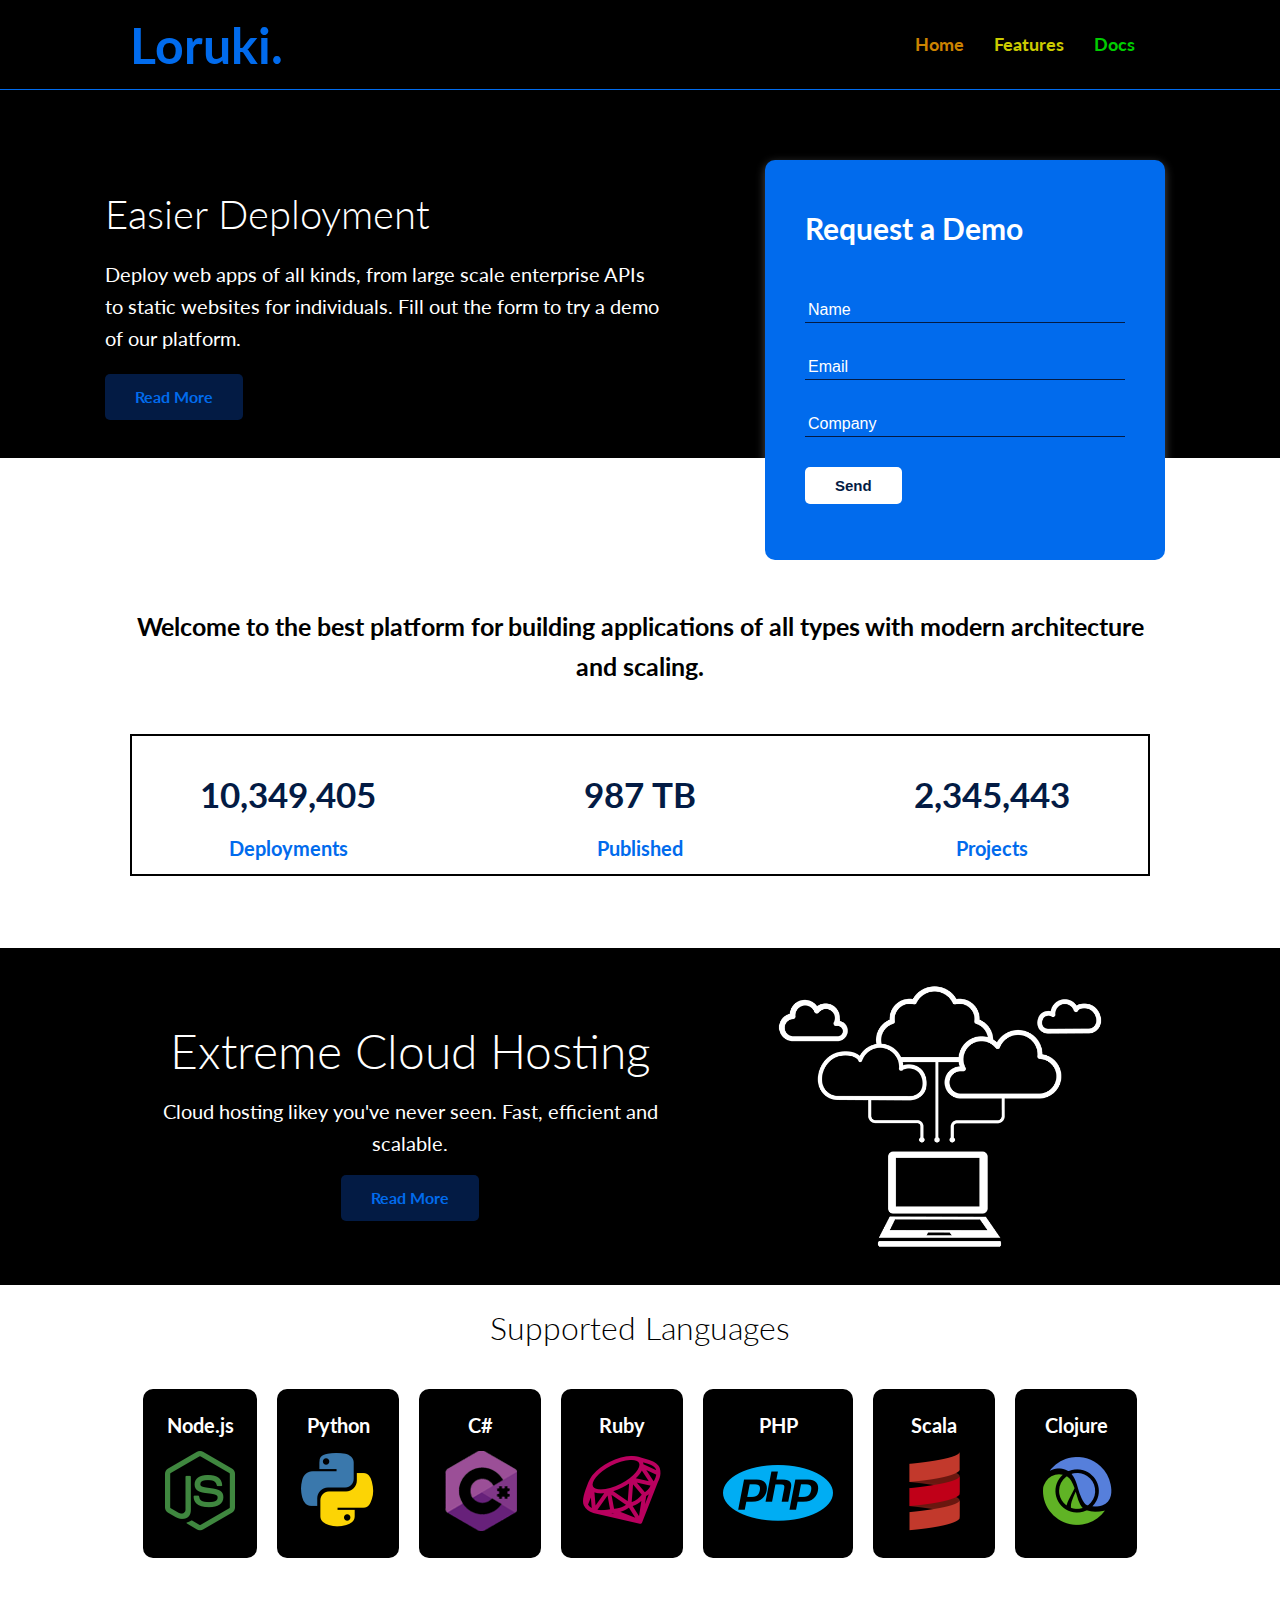
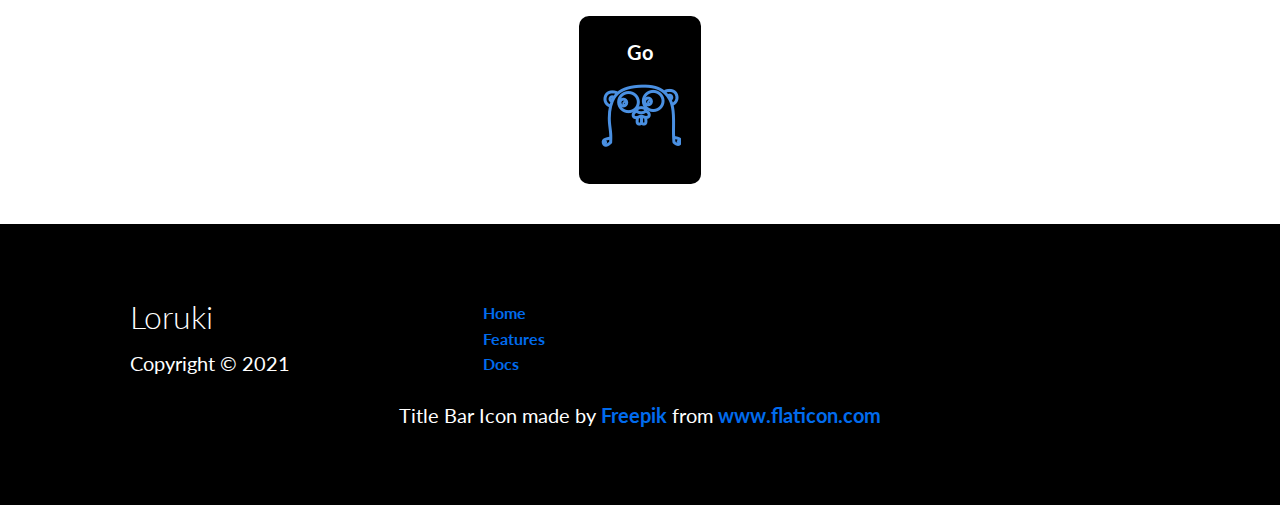
==== commit 09789dc5: "cli section hidden" ====
--- a/index.html
+++ b/index.html
@@ -84,7 +84,7 @@
       </section>
 
       <!-- Cli -->
-      <section class="cli">
+      <!-- <section class="cli">
         <div class="container grid">
           <img src="images/cli.png" alt="">
           <div class="card bg-primary">
@@ -94,7 +94,7 @@
             <h3>Deploy in seconds</h3>
           </div>
         </div>
-      </section>
+      </section> -->
 
       <!-- Cloud -->
       <section class="cloud my-2 py-2 bg-primary">
--- a/css/style.css
+++ b/css/style.css
@@ -303,6 +303,14 @@
   font-weight: 500;
 }
 
+.docs-main .border {
+  border: 2px solid black;
+}
+
+.docs-main .bb {
+  border-bottom: 1px solid black;
+}
+
 /* Footer */
 .footer .social a {
   margin: 0 10px;
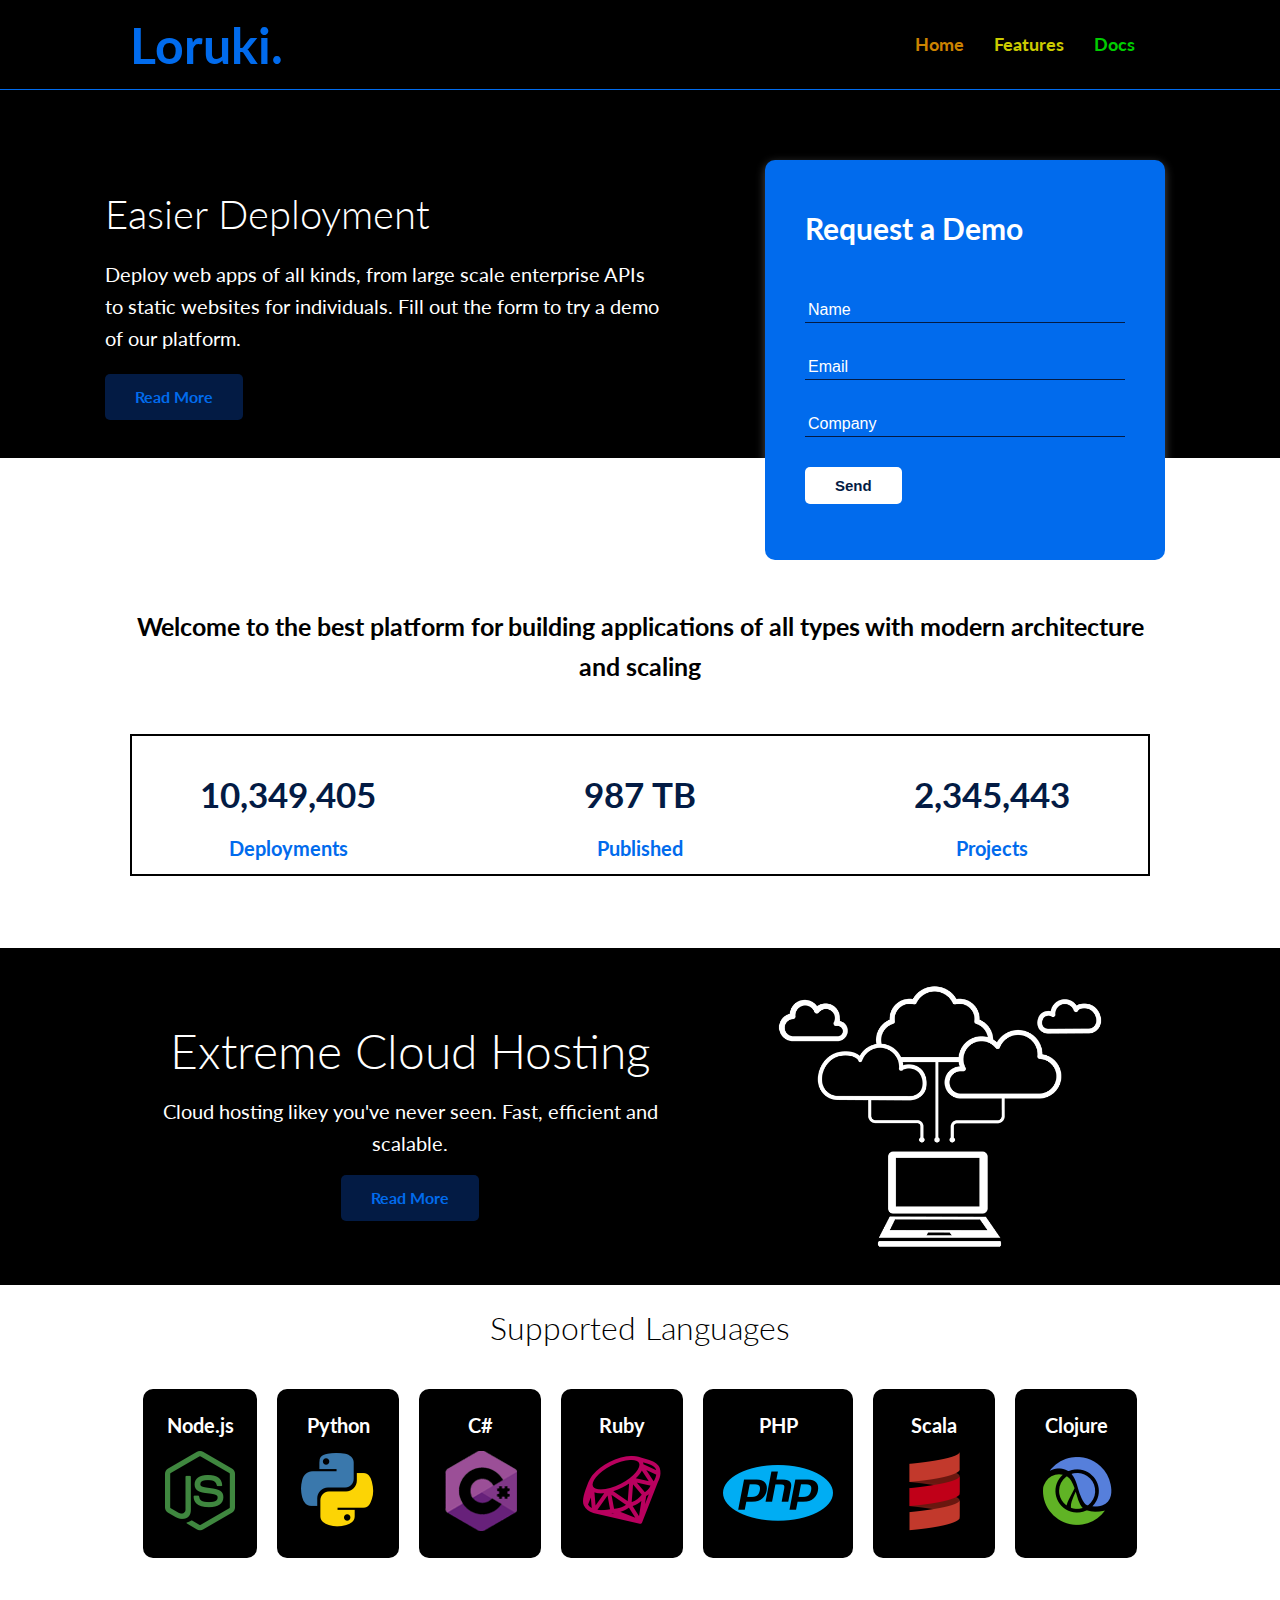
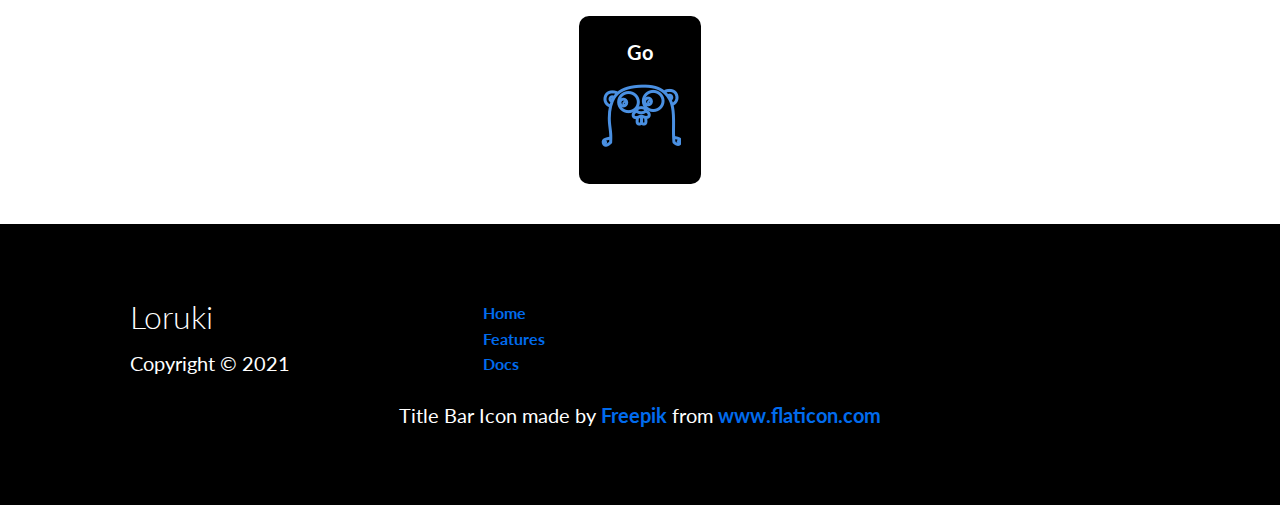
==== commit 1ddf8056: "stats section unnecessary full stop removed" ====
--- a/index.html
+++ b/index.html
@@ -60,7 +60,7 @@
       <section class="stats">
         <div class="container">
           <h3 class="stats-heading text-center my-1">
-            Welcome to the best platform for building applications of all types with modern architecture and scaling.
+            Welcome to the best platform for building applications of all types with modern architecture and scaling
           </h3>
 
           <div class="grid grid-3 text-center my-4">
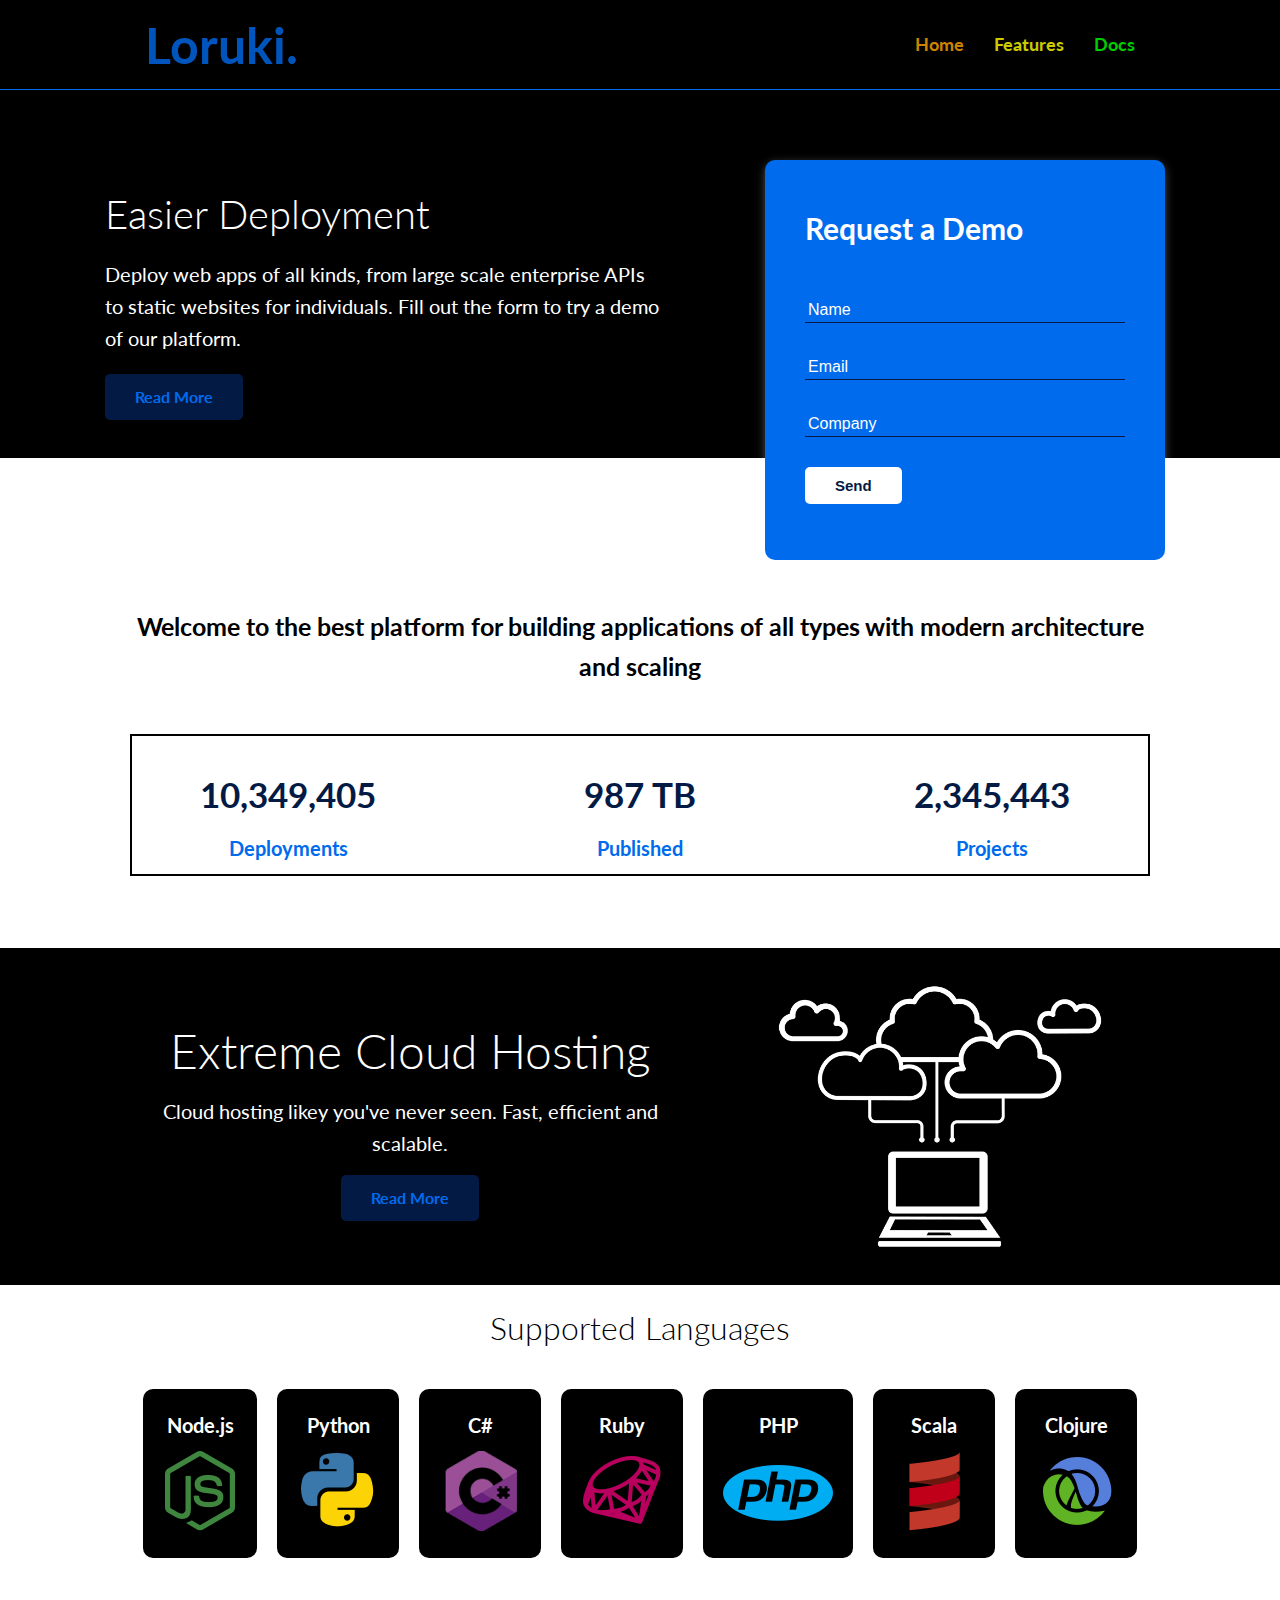
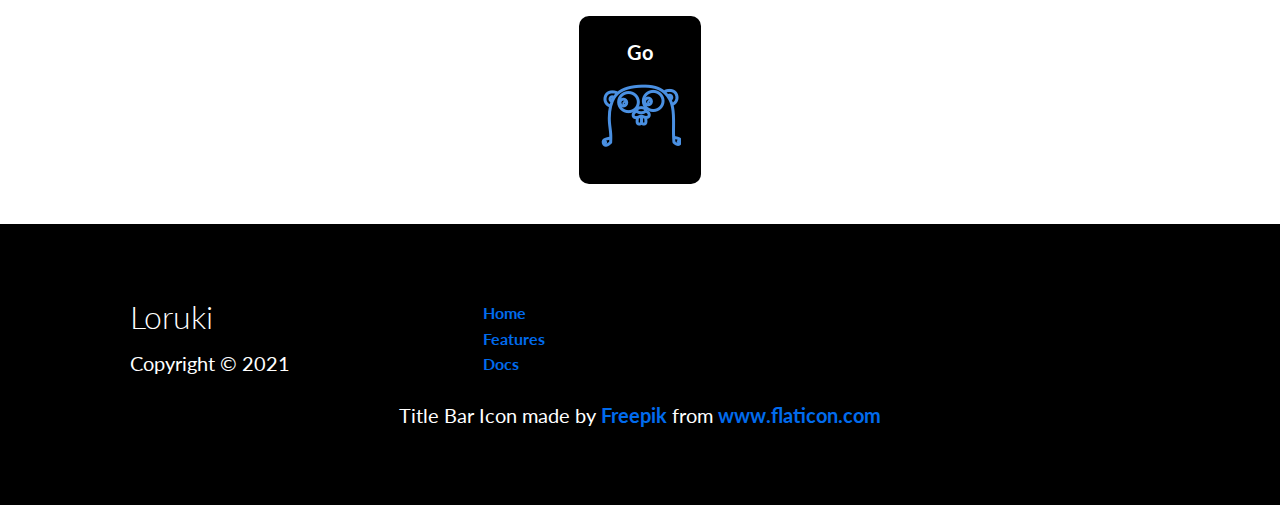
==== commit 0dd32e3a: "Loruki made as link" ====
--- a/index.html
+++ b/index.html
@@ -18,7 +18,7 @@
     <!-- Navbar -->
       <div class="navbar">
           <div class="container flex">
-              <h1 class="logo">Loruki.</h1>
+              <a href="index.html"><h1 class="logo">Loruki.</h1></a>
               <ul>
                   <li><a href="index.html" style="color: orange;">Home</a></a></li>
                   <li><a href="features.html" style="color: yellow;">Features</a></li>
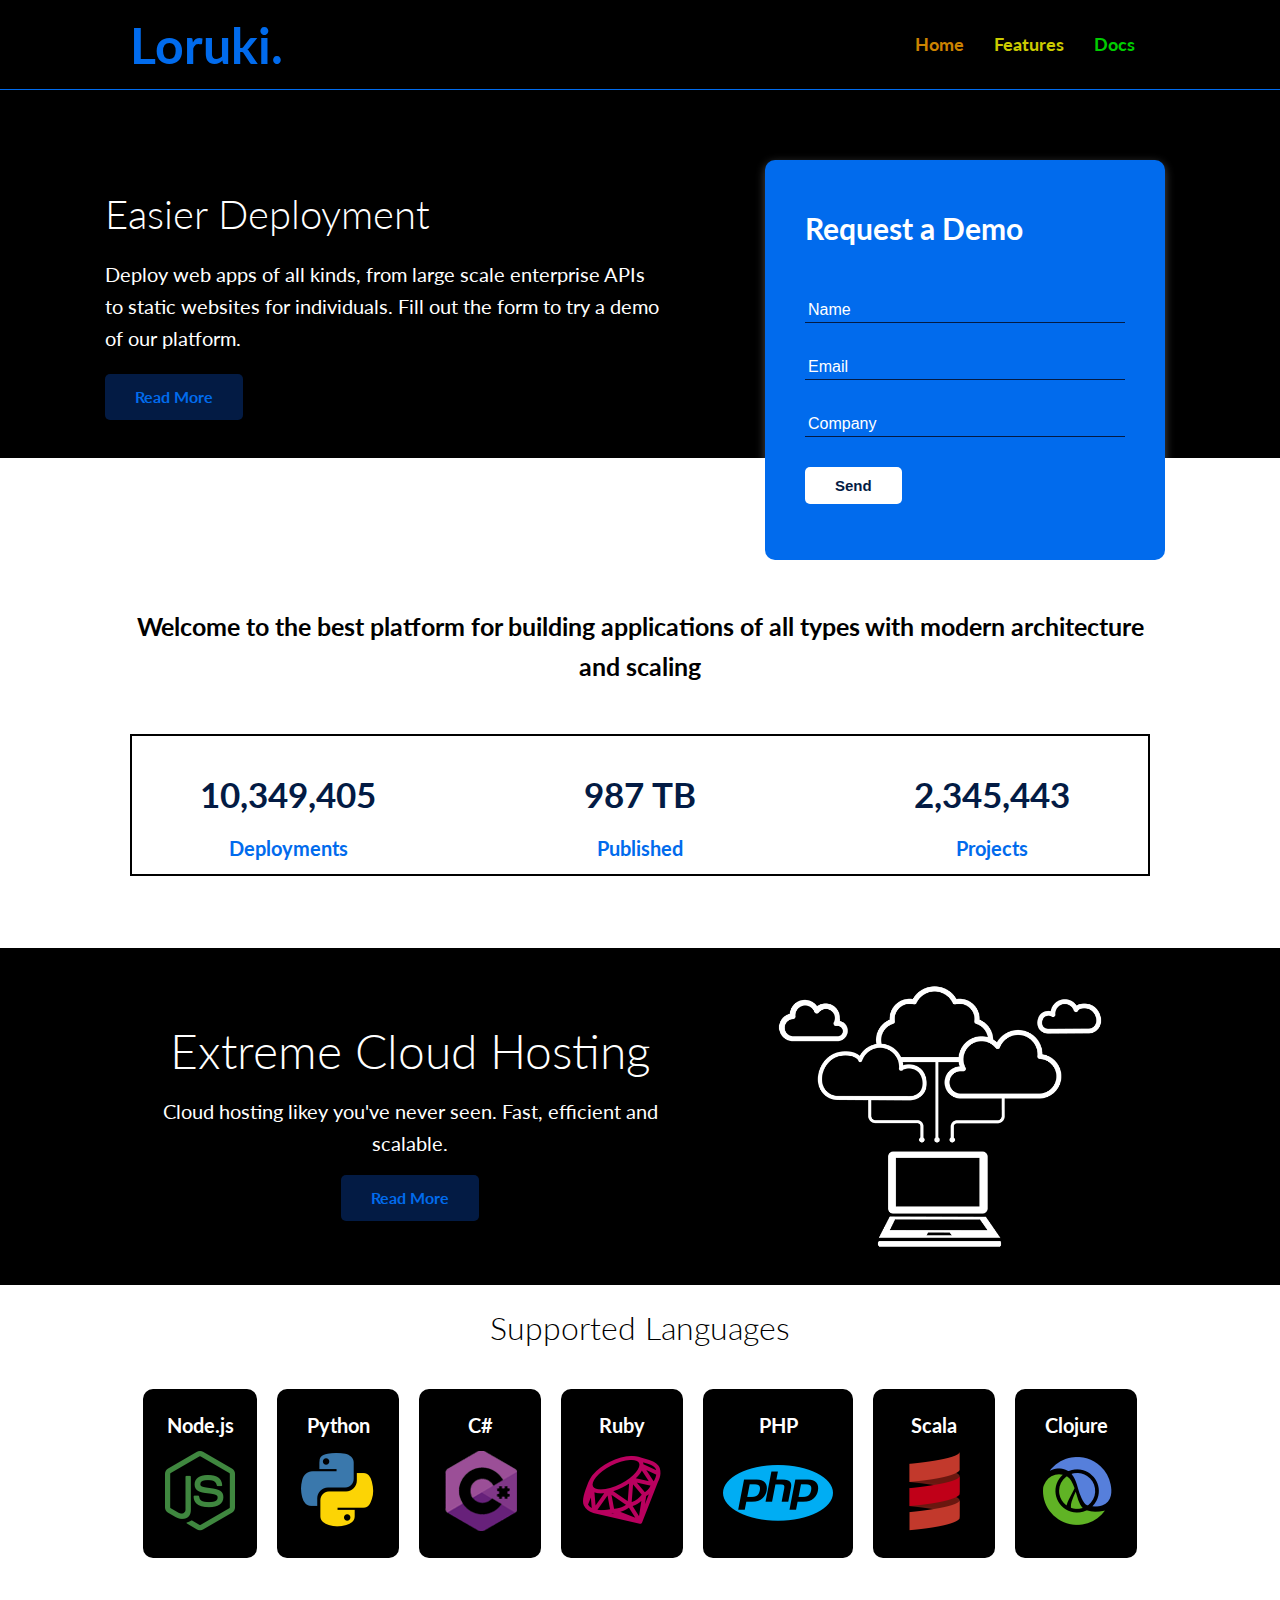
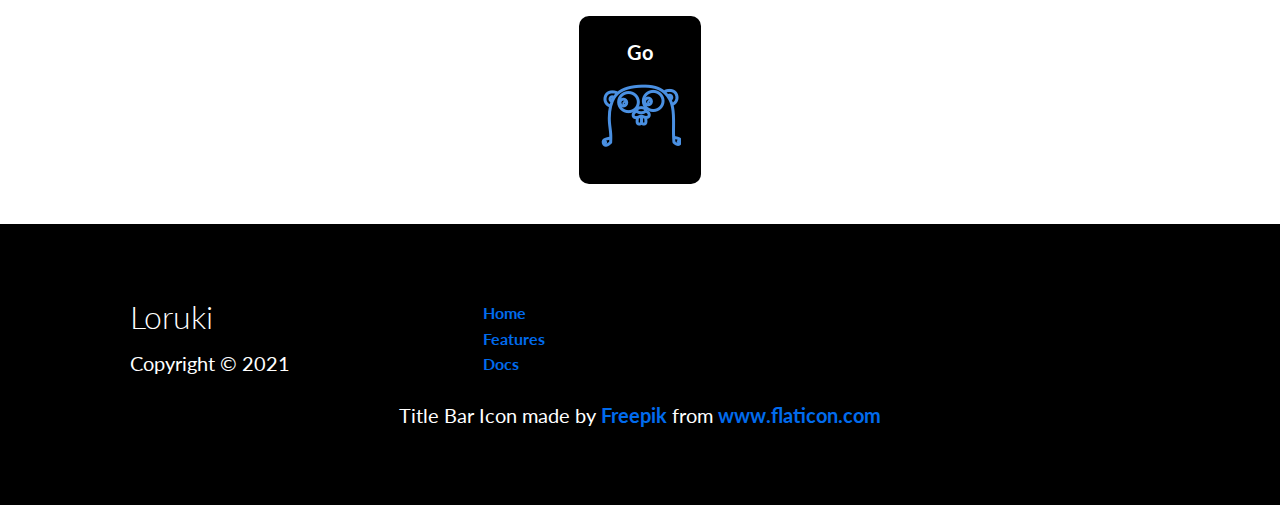
==== commit 3fd8f7e5: "Revert "Loruki made as link"" ====
--- a/index.html
+++ b/index.html
@@ -18,7 +18,7 @@
     <!-- Navbar -->
       <div class="navbar">
           <div class="container flex">
-              <a href="index.html"><h1 class="logo">Loruki.</h1></a>
+              <h1 class="logo">Loruki.</h1>
               <ul>
                   <li><a href="index.html" style="color: orange;">Home</a></a></li>
                   <li><a href="features.html" style="color: yellow;">Features</a></li>
